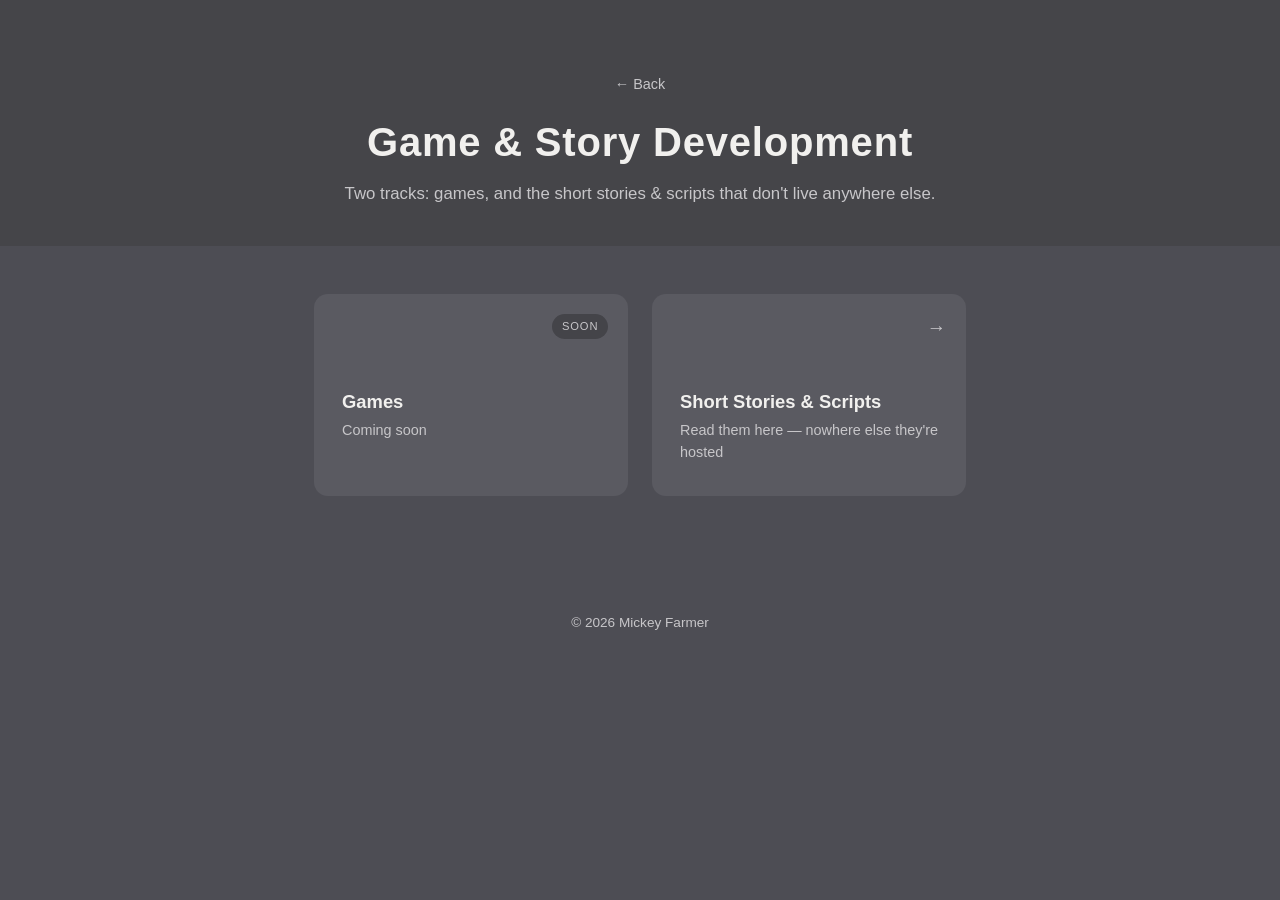
==== gamedev.html @ 448af26a "Update with icons and stories" ====
<!DOCTYPE html>
<html lang="en">
<head>
  <meta charset="UTF-8" />
  <meta name="viewport" content="width=device-width, initial-scale=1.0" />
  <title>Game &amp; Story Development — Mickey Farmer</title>
  <meta name="description" content="Games, short stories, and scripts from Mickey Farmer." />
  <link rel="stylesheet" href="css/styles.css" />
</head>
<body>

  <header class="site-header">
    <a class="back-link" href="index.html">&larr; Back</a>
    <h1 class="site-title">Game &amp; Story Development</h1>
    <p class="site-subtitle">Two tracks: games, and the short stories &amp; scripts that don't live anywhere else.</p>
  </header>

  <main class="card-grid card-grid--sub">

    <!-- Games -->
    <div class="card card--soon" style="--accent: var(--accent-games); --icon-mask: url('assets/icons/games.svg');">
      <span class="card-icon" aria-hidden="true"></span>
      <span class="card-body">
        <span class="card-title">Games</span>
        <span class="card-desc">Coming soon</span>
      </span>
      <span class="card-badge">Soon</span>
    </div>

    <!-- Short Stories & Scripts -->
    <a class="card" href="stories.html" style="--accent: var(--accent-stories); --icon-mask: url('assets/icons/stories.svg');">
      <span class="card-icon" aria-hidden="true"></span>
      <span class="card-body">
        <span class="card-title">Short Stories &amp; Scripts</span>
        <span class="card-desc">Read them here — nowhere else they're hosted</span>
      </span>
      <span class="card-link-indicator" aria-hidden="true">&rarr;</span>
    </a>

  </main>

  <footer class="site-footer">
    <p>&copy; <span id="year"></span> Mickey Farmer</p>
  </footer>

  <script src="js/script.js"></script>
</body>
</html>
---- css/styles.css ----
:root {
  /* Neutral gray palette — deliberately neither a "light" nor a "dark" theme */
  --bg: #4d4d54;
  --bg-header: #454549;
  --card-bg: #5a5a61;
  --icon-default: #9c9ba1;
  --icon-hover: #1c1c1f;
  --text: #f1f0ee;
  --text-dim: #c7c6c9;
  --text-on-accent: #1c1c1f;
  --radius: 14px;

  --accent-acting: #e0a458;
  --accent-writing: #4fc3c9;
  --accent-gamedev: #9b6fd1;
  --accent-dancing: #e0559e;
  --accent-games: #9b6fd1;
  --accent-stories: #5b9bd9;
}

* {
  box-sizing: border-box;
}

html, body {
  margin: 0;
  padding: 0;
}

body {
  background: var(--bg);
  color: var(--text);
  font-family: -apple-system, BlinkMacSystemFont, "Segoe UI", Roboto, Helvetica, Arial, sans-serif;
  line-height: 1.5;
}

.site-header {
  text-align: center;
  padding: 4.5rem 1.5rem 2.5rem;
  background: var(--bg-header);
}

.site-title {
  margin: 0;
  font-size: 2.5rem;
  font-weight: 700;
  letter-spacing: 0.02em;
}

.site-subtitle {
  margin: 0.6rem 0 0;
  color: var(--text-dim);
  font-size: 1.05rem;
}

.card-grid {
  display: grid;
  grid-template-columns: repeat(auto-fit, minmax(260px, 1fr));
  gap: 1.5rem;
  max-width: 1000px;
  margin: 0 auto;
  padding: 3rem 1.5rem 4.5rem;
}

.card-grid--sub {
  max-width: 700px;
}

.back-link {
  display: inline-block;
  margin-bottom: 1rem;
  color: var(--text-dim);
  text-decoration: none;
  font-size: 0.9rem;
  transition: color 0.2s ease;
}

.back-link:hover,
.back-link:focus-visible {
  color: var(--text);
}

.card {
  position: relative;
  display: flex;
  flex-direction: column;
  align-items: flex-start;
  gap: 1.1rem;
  background: var(--card-bg);
  border-radius: var(--radius);
  padding: 2rem 1.75rem;
  text-decoration: none;
  color: inherit;
  overflow: hidden;
  isolation: isolate;
  cursor: pointer;
  transition: transform 0.25s ease, box-shadow 0.25s ease;
}

.card--soon {
  cursor: default;
}

/* Colorful reveal on hover — sits behind the content, faded out by default */
.card::before {
  content: "";
  position: absolute;
  inset: 0;
  z-index: -1;
  background: linear-gradient(135deg, var(--accent), transparent 70%);
  opacity: 0;
  transition: opacity 0.35s ease;
}

.card:hover,
.card:focus-visible {
  transform: translateY(-4px);
  box-shadow: 0 14px 30px rgba(0, 0, 0, 0.35);
}

.card:hover::before,
.card:focus-visible::before {
  opacity: 0.9;
}

.card:focus-visible {
  outline: 2px solid var(--accent);
  outline-offset: 4px;
}

.card-icon {
  width: 44px;
  height: 44px;
  background-color: var(--icon-default);
  -webkit-mask-image: var(--icon-mask);
  mask-image: var(--icon-mask);
  -webkit-mask-size: contain;
  mask-size: contain;
  -webkit-mask-repeat: no-repeat;
  mask-repeat: no-repeat;
  -webkit-mask-position: center;
  mask-position: center;
  transition: background-color 0.3s ease;
}

.card:hover .card-icon,
.card:focus-visible .card-icon {
  background-color: var(--icon-hover);
}

.card-body {
  display: flex;
  flex-direction: column;
  gap: 0.3rem;
}

.card-title {
  font-size: 1.15rem;
  font-weight: 600;
  transition: color 0.3s ease;
}

.card-desc {
  font-size: 0.9rem;
  color: var(--text-dim);
  transition: color 0.3s ease;
}

.card:hover .card-title,
.card:hover .card-desc,
.card:focus-visible .card-title,
.card:focus-visible .card-desc {
  color: var(--text-on-accent);
}

.card-link-indicator {
  position: absolute;
  top: 1.25rem;
  right: 1.25rem;
  font-size: 1.2rem;
  color: var(--text-dim);
  transition: color 0.3s ease, transform 0.3s ease;
}

.card:hover .card-link-indicator {
  color: var(--text-on-accent);
  transform: translateX(3px);
}

.card-badge {
  position: absolute;
  top: 1.25rem;
  right: 1.25rem;
  font-size: 0.7rem;
  text-transform: uppercase;
  letter-spacing: 0.08em;
  background: rgba(0, 0, 0, 0.25);
  padding: 0.25rem 0.6rem;
  border-radius: 999px;
  color: var(--text-dim);
  transition: background-color 0.3s ease, color 0.3s ease;
}

.card--soon:hover .card-badge {
  background: rgba(255, 255, 255, 0.35);
  color: var(--text-on-accent);
}

.site-footer {
  text-align: center;
  padding: 2rem 1rem 3rem;
  color: var(--text-dim);
  font-size: 0.85rem;
}

@media (prefers-reduced-motion: reduce) {
  .card,
  .card::before,
  .card-icon,
  .card-title,
  .card-desc,
  .card-link-indicator,
  .card-badge {
    transition: none;
  }
}
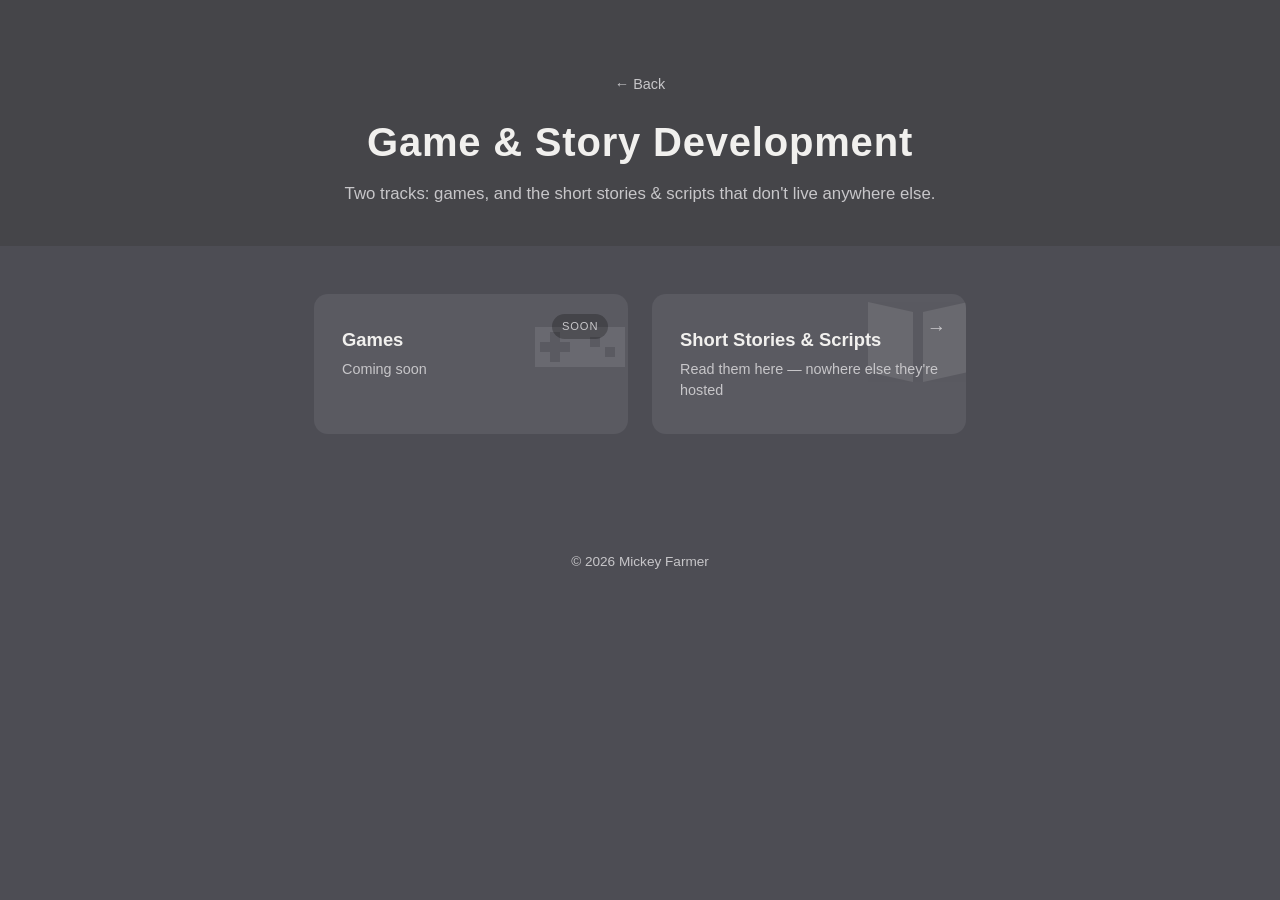
==== commit c72786c9: "icon work" ====
--- a/gamedev.html
+++ b/gamedev.html
@@ -18,8 +18,10 @@
   <main class="card-grid card-grid--sub">
 
     <!-- Games -->
-    <div class="card card--soon" style="--accent: var(--accent-games); --icon-mask: url('assets/icons/games.svg');">
-      <span class="card-icon" aria-hidden="true"></span>
+    <div class="card card--soon" style="--accent: var(--accent-games);">
+      <span class="card-icon" aria-hidden="true">
+        <svg viewBox="0 0 24 24"><path fill-rule="evenodd" clip-rule="evenodd" d="M3 9H21V17H3Z M6 10H8V12H10V14H8V16H6V14H4V12H6Z M14 11H16V13H14Z M17 13H19V15H17Z" /></svg>
+      </span>
       <span class="card-body">
         <span class="card-title">Games</span>
         <span class="card-desc">Coming soon</span>
@@ -28,8 +30,10 @@
     </div>
 
     <!-- Short Stories & Scripts -->
-    <a class="card" href="stories.html" style="--accent: var(--accent-stories); --icon-mask: url('assets/icons/stories.svg');">
-      <span class="card-icon" aria-hidden="true"></span>
+    <a class="card" href="stories.html" style="--accent: var(--accent-stories);">
+      <span class="card-icon" aria-hidden="true">
+        <svg viewBox="0 0 24 24"><path d="M2 4L11 6L11 20L2 18Z M22 4L13 6L13 20L22 18Z" /></svg>
+      </span>
       <span class="card-body">
         <span class="card-title">Short Stories &amp; Scripts</span>
         <span class="card-desc">Read them here — nowhere else they're hosted</span>
--- a/css/styles.css
+++ b/css/styles.css
@@ -129,26 +129,34 @@
 }
 
 .card-icon {
-  width: 44px;
-  height: 44px;
-  background-color: var(--icon-default);
-  -webkit-mask-image: var(--icon-mask);
-  mask-image: var(--icon-mask);
-  -webkit-mask-size: contain;
-  mask-size: contain;
-  -webkit-mask-repeat: no-repeat;
-  mask-repeat: no-repeat;
-  -webkit-mask-position: center;
-  mask-position: center;
-  transition: background-color 0.3s ease;
+  position: absolute;
+  top: -12px;
+  right: -12px;
+  width: 120px;
+  height: 120px;
+  color: var(--icon-default);
+  opacity: 0.24;
+  z-index: 0;
+  pointer-events: none;
+  transition: color 0.3s ease, opacity 0.3s ease;
+}
+
+.card-icon svg {
+  display: block;
+  width: 100%;
+  height: 100%;
+  fill: currentColor;
 }
 
 .card:hover .card-icon,
 .card:focus-visible .card-icon {
-  background-color: var(--icon-hover);
+  color: var(--icon-hover);
+  opacity: 0.42;
 }
 
 .card-body {
+  position: relative;
+  z-index: 1;
   display: flex;
   flex-direction: column;
   gap: 0.3rem;
@@ -177,6 +185,7 @@
   position: absolute;
   top: 1.25rem;
   right: 1.25rem;
+  z-index: 1;
   font-size: 1.2rem;
   color: var(--text-dim);
   transition: color 0.3s ease, transform 0.3s ease;
@@ -191,6 +200,7 @@
   position: absolute;
   top: 1.25rem;
   right: 1.25rem;
+  z-index: 1;
   font-size: 0.7rem;
   text-transform: uppercase;
   letter-spacing: 0.08em;
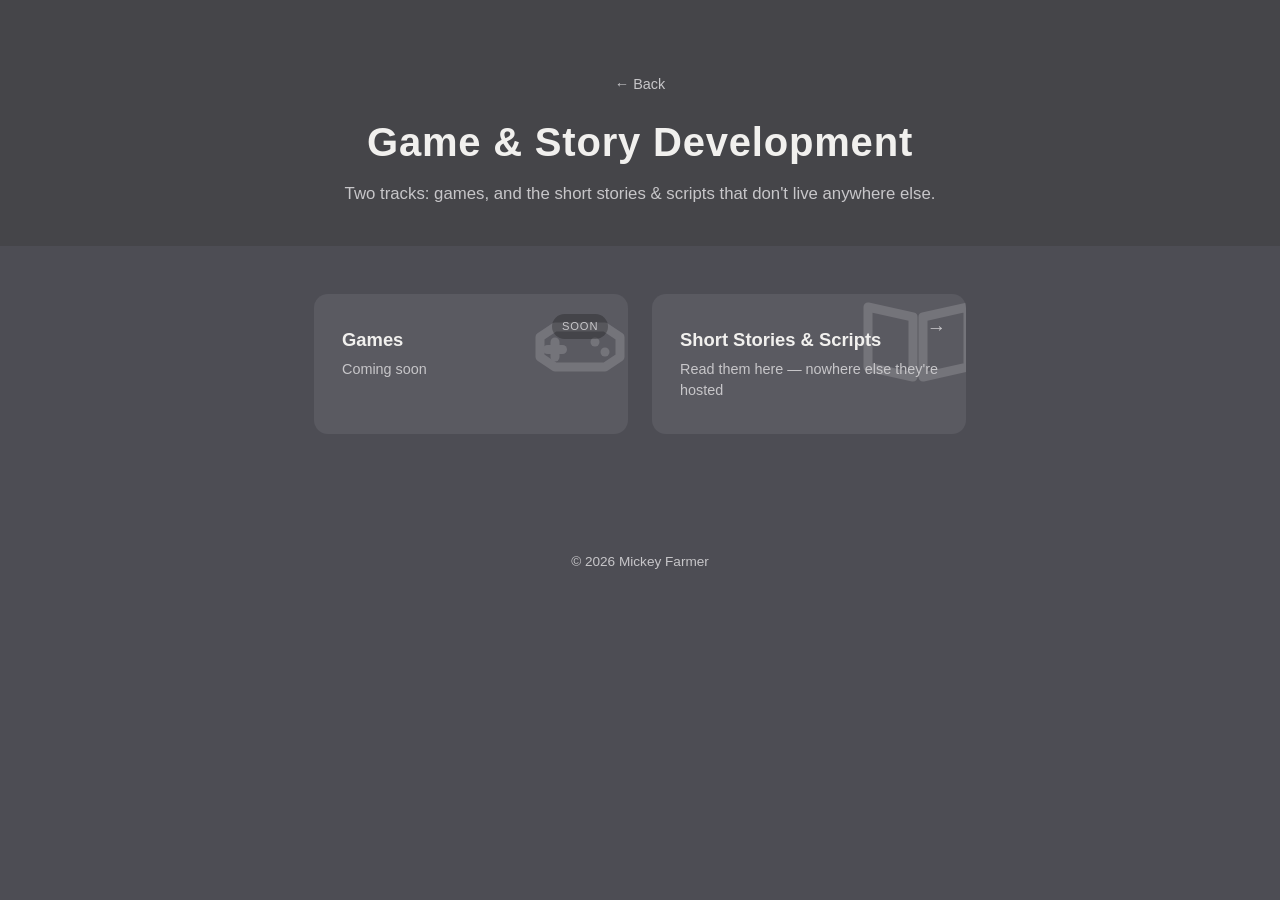
==== commit 3218d764: "add example short" ====
--- a/gamedev.html
+++ b/gamedev.html
@@ -20,7 +20,13 @@
     <!-- Games -->
     <div class="card card--soon" style="--accent: var(--accent-games);">
       <span class="card-icon" aria-hidden="true">
-        <svg viewBox="0 0 24 24"><path fill-rule="evenodd" clip-rule="evenodd" d="M3 9H21V17H3Z M6 10H8V12H10V14H8V16H6V14H4V12H6Z M14 11H16V13H14Z M17 13H19V15H17Z" /></svg>
+        <svg viewBox="0 0 24 24" fill="none" stroke="currentColor" stroke-width="1.8" stroke-linecap="round" stroke-linejoin="round">
+          <path d="M7 9L17 9L20 11L20 15L17 17L7 17L4 15L4 11Z" />
+          <path d="M7 12L7 15" />
+          <path d="M5.5 13.5L8.5 13.5" />
+          <circle cx="15" cy="12" r="0.9" fill="currentColor" stroke="none" />
+          <circle cx="17" cy="14" r="0.9" fill="currentColor" stroke="none" />
+        </svg>
       </span>
       <span class="card-body">
         <span class="card-title">Games</span>
@@ -32,7 +38,10 @@
     <!-- Short Stories & Scripts -->
     <a class="card" href="stories.html" style="--accent: var(--accent-stories);">
       <span class="card-icon" aria-hidden="true">
-        <svg viewBox="0 0 24 24"><path d="M2 4L11 6L11 20L2 18Z M22 4L13 6L13 20L22 18Z" /></svg>
+        <svg viewBox="0 0 24 24" fill="none" stroke="currentColor" stroke-width="1.8" stroke-linecap="round" stroke-linejoin="round">
+          <path d="M2 5L11 7L11 19L2 17Z" />
+          <path d="M22 5L13 7L13 19L22 17Z" />
+        </svg>
       </span>
       <span class="card-body">
         <span class="card-title">Short Stories &amp; Scripts</span>
--- a/css/styles.css
+++ b/css/styles.css
@@ -135,7 +135,7 @@
   width: 120px;
   height: 120px;
   color: var(--icon-default);
-  opacity: 0.24;
+  opacity: 0.4;
   z-index: 0;
   pointer-events: none;
   transition: color 0.3s ease, opacity 0.3s ease;
@@ -145,13 +145,12 @@
   display: block;
   width: 100%;
   height: 100%;
-  fill: currentColor;
 }
 
 .card:hover .card-icon,
 .card:focus-visible .card-icon {
   color: var(--icon-hover);
-  opacity: 0.42;
+  opacity: 0.6;
 }
 
 .card-body {
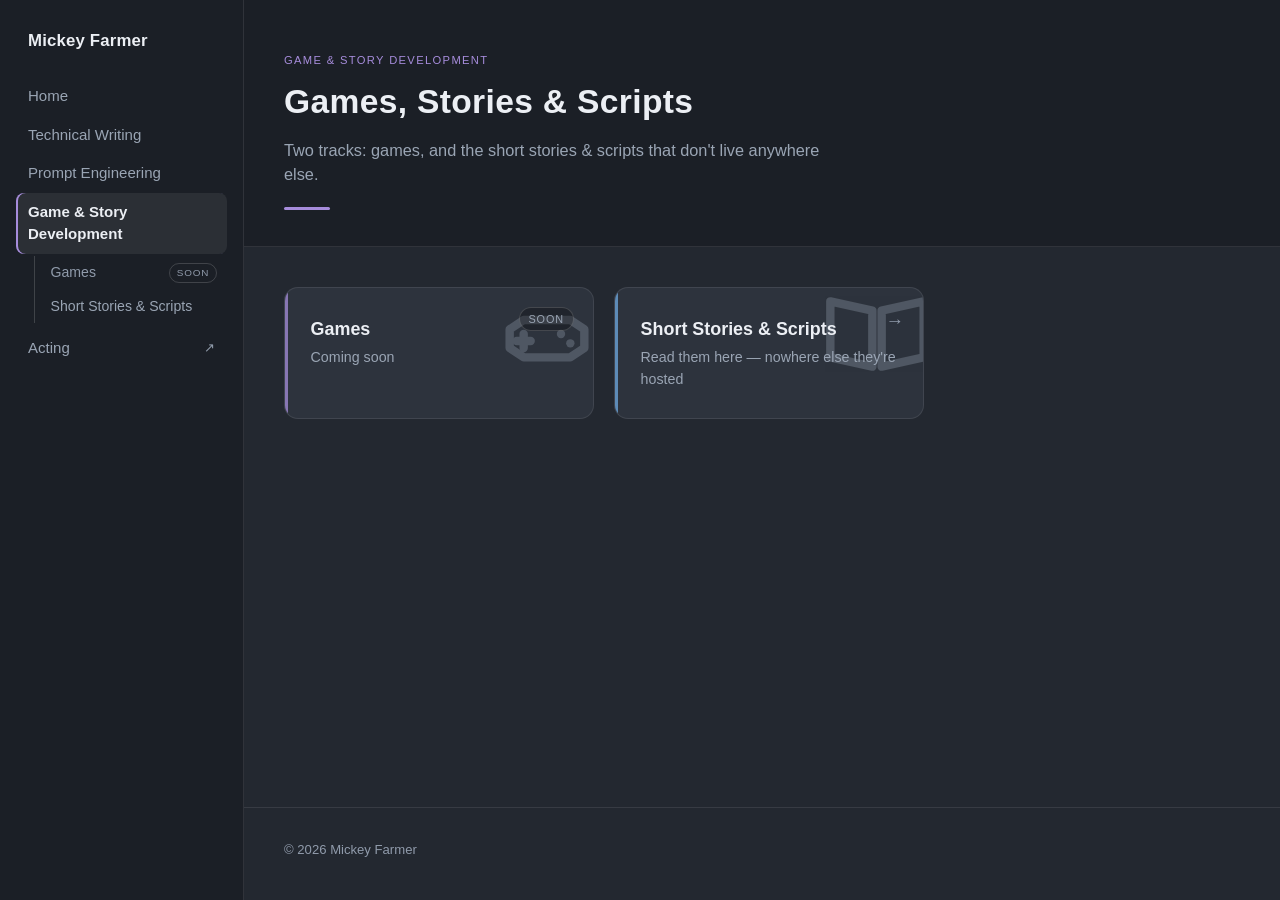
==== commit 8f3f4c82: "add new nav and design" ====
--- a/gamedev.html
+++ b/gamedev.html
@@ -7,55 +7,70 @@
   <meta name="description" content="Games, short stories, and scripts from Mickey Farmer." />
   <link rel="stylesheet" href="css/styles.css" />
 </head>
-<body>
+<body data-page="gamedev" data-theme="gamedev">
 
-  <header class="site-header">
-    <a class="back-link" href="index.html">&larr; Back</a>
-    <h1 class="site-title">Game &amp; Story Development</h1>
-    <p class="site-subtitle">Two tracks: games, and the short stories &amp; scripts that don't live anywhere else.</p>
-  </header>
+  <a class="skip-link" href="#main">Skip to content</a>
 
-  <main class="card-grid card-grid--sub">
+  <div class="site-shell">
 
-    <!-- Games -->
-    <div class="card card--soon" style="--accent: var(--accent-games);">
-      <span class="card-icon" aria-hidden="true">
-        <svg viewBox="0 0 24 24" fill="none" stroke="currentColor" stroke-width="1.8" stroke-linecap="round" stroke-linejoin="round">
-          <path d="M7 9L17 9L20 11L20 15L17 17L7 17L4 15L4 11Z" />
-          <path d="M7 12L7 15" />
-          <path d="M5.5 13.5L8.5 13.5" />
-          <circle cx="15" cy="12" r="0.9" fill="currentColor" stroke="none" />
-          <circle cx="17" cy="14" r="0.9" fill="currentColor" stroke="none" />
-        </svg>
-      </span>
-      <span class="card-body">
-        <span class="card-title">Games</span>
-        <span class="card-desc">Coming soon</span>
-      </span>
-      <span class="card-badge">Soon</span>
+    <!-- Sidebar is rendered by js/nav.js from the SITE array in that file. -->
+    <div class="site-sidebar" id="siteNav"></div>
+
+    <div class="site-body">
+
+      <header class="site-header">
+        <span class="site-eyebrow">Game &amp; Story Development</span>
+        <h1 class="site-title">Games, Stories &amp; Scripts</h1>
+        <p class="site-subtitle">Two tracks: games, and the short stories &amp; scripts that don't live anywhere else.</p>
+      </header>
+
+      <main class="site-content" id="main">
+        <div class="card-grid card-grid--sub">
+
+          <!-- Games -->
+          <div class="card card--soon" style="--accent: var(--accent-gamedev);">
+            <span class="card-icon" aria-hidden="true">
+              <svg viewBox="0 0 24 24" fill="none" stroke="currentColor" stroke-width="1.8" stroke-linecap="round" stroke-linejoin="round">
+                <path d="M7 9L17 9L20 11L20 15L17 17L7 17L4 15L4 11Z" />
+                <path d="M7 12L7 15" />
+                <path d="M5.5 13.5L8.5 13.5" />
+                <circle cx="15" cy="12" r="0.9" fill="currentColor" stroke="none" />
+                <circle cx="17" cy="14" r="0.9" fill="currentColor" stroke="none" />
+              </svg>
+            </span>
+            <span class="card-body">
+              <span class="card-title">Games</span>
+              <span class="card-desc">Coming soon</span>
+            </span>
+            <span class="card-badge">Soon</span>
+          </div>
+
+          <!-- Short Stories & Scripts -->
+          <a class="card" href="stories.html" style="--accent: var(--accent-stories);">
+            <span class="card-icon" aria-hidden="true">
+              <svg viewBox="0 0 24 24" fill="none" stroke="currentColor" stroke-width="1.8" stroke-linecap="round" stroke-linejoin="round">
+                <path d="M2 5L11 7L11 19L2 17Z" />
+                <path d="M22 5L13 7L13 19L22 17Z" />
+              </svg>
+            </span>
+            <span class="card-body">
+              <span class="card-title">Short Stories &amp; Scripts</span>
+              <span class="card-desc">Read them here — nowhere else they're hosted</span>
+            </span>
+            <span class="card-link-indicator" aria-hidden="true">&rarr;</span>
+          </a>
+
+        </div>
+      </main>
+
+      <footer class="site-footer">
+        <p>&copy; <span id="year"></span> Mickey Farmer</p>
+      </footer>
+
     </div>
+  </div>
 
-    <!-- Short Stories & Scripts -->
-    <a class="card" href="stories.html" style="--accent: var(--accent-stories);">
-      <span class="card-icon" aria-hidden="true">
-        <svg viewBox="0 0 24 24" fill="none" stroke="currentColor" stroke-width="1.8" stroke-linecap="round" stroke-linejoin="round">
-          <path d="M2 5L11 7L11 19L2 17Z" />
-          <path d="M22 5L13 7L13 19L22 17Z" />
-        </svg>
-      </span>
-      <span class="card-body">
-        <span class="card-title">Short Stories &amp; Scripts</span>
-        <span class="card-desc">Read them here — nowhere else they're hosted</span>
-      </span>
-      <span class="card-link-indicator" aria-hidden="true">&rarr;</span>
-    </a>
-
-  </main>
-
-  <footer class="site-footer">
-    <p>&copy; <span id="year"></span> Mickey Farmer</p>
-  </footer>
-
+  <script src="js/nav.js"></script>
   <script src="js/script.js"></script>
 </body>
 </html>
--- a/css/styles.css
+++ b/css/styles.css
@@ -1,22 +1,63 @@
+/* ============================================================================
+   Core theme + app shell. Loaded on every page.
+
+   Colors: a cool blue-gray chrome that stays constant site-wide, plus one
+   --accent per section. Set the accent by putting data-theme on <body>:
+
+       <body data-page="writing" data-theme="writing">
+
+   Section CSS (writing.css, stories.css, prompting.css) should reference
+   var(--accent) rather than a specific color, so a page picks up the right
+   accent automatically from its theme.
+   ========================================================================= */
+
 :root {
-  /* Neutral gray palette — deliberately neither a "light" nor a "dark" theme */
-  --bg: #4d4d54;
-  --bg-header: #454549;
-  --card-bg: #5a5a61;
-  --icon-default: #9c9ba1;
-  --icon-hover: #1c1c1f;
-  --text: #f1f0ee;
-  --text-dim: #c7c6c9;
-  --text-on-accent: #1c1c1f;
+  /* Blue-gray chrome */
+  --bg: #232830;
+  --bg-header: #1b1f26;
+  --bg-sidebar: #1b1f26;
+  --card-bg: #2d333d;
+  --card-bg-hi: #353c47;
+  --code-bg: rgba(10, 13, 18, 0.45);
+
+  --border: rgba(255, 255, 255, 0.09);
+  --border-hi: rgba(255, 255, 255, 0.16);
+
+  --text: #eceff4;
+  --text-dim: #9aa5b4;
+  /* Kept at >=4.5:1 against every surface here (bg 5.3, card 4.5, sidebar 5.9)
+     so it stays legible where it's used for real text, not just decoration. */
+  --text-faint: #909bab;
+  --text-on-accent: #12161c;
+
   --radius: 14px;
-
-  --accent-acting: #e0a458;
-  --accent-writing: #4fc3c9;
-  --accent-gamedev: #9b6fd1;
-  --accent-dancing: #e0559e;
-  --accent-games: #9b6fd1;
-  --accent-stories: #5b9bd9;
-}
+  --radius-sm: 8px;
+  --sidebar-w: 244px;
+  --content-max: 820px;
+
+  /* Per-section accents. Cool by default, warmer only where the content
+     earns it (Acting is a stage, not a doc site). */
+  /* Each accent is light enough that --text-on-accent reads at >=6:1 on top of
+     it, which is what makes the card hover state safe. */
+  --accent-home: #7f9cc0;
+  --accent-writing: #45b6c4;
+  --accent-prompting: #6cc189;
+  --accent-gamedev: #a68cdb;
+  --accent-stories: #6ea9e0;
+  --accent-acting: #dfa25c;
+  /* Used by the commented-out Dancing card in index.html. */
+  --accent-dancing: #d4699e;
+
+  /* Fallback so anything referencing --accent works even without a theme. */
+  --accent: var(--accent-home);
+}
+
+body[data-theme="home"]      { --accent: var(--accent-home); }
+body[data-theme="writing"]   { --accent: var(--accent-writing); }
+body[data-theme="prompting"] { --accent: var(--accent-prompting); }
+body[data-theme="gamedev"]   { --accent: var(--accent-gamedev); }
+body[data-theme="stories"]   { --accent: var(--accent-stories); }
+body[data-theme="acting"]    { --accent: var(--accent-acting); }
 
 * {
   box-sizing: border-box;
@@ -34,38 +75,211 @@
   line-height: 1.5;
 }
 
+.skip-link {
+  position: absolute;
+  left: -9999px;
+  top: 0;
+  z-index: 100;
+  padding: 0.6rem 1rem;
+  background: var(--accent);
+  color: var(--text-on-accent);
+  font-size: 0.9rem;
+  border-radius: 0 0 var(--radius-sm) 0;
+}
+
+.skip-link:focus {
+  left: 0;
+}
+
+/* ============================================================================
+   Shell: fixed sidebar + scrolling content
+   ========================================================================= */
+
+.site-shell {
+  display: grid;
+  grid-template-columns: var(--sidebar-w) minmax(0, 1fr);
+  min-height: 100vh;
+}
+
+.site-body {
+  min-width: 0;
+  display: flex;
+  flex-direction: column;
+}
+
+.site-content {
+  flex: 1;
+}
+
+/* ============================================================================
+   Sidebar
+   ========================================================================= */
+
+.site-sidebar {
+  position: sticky;
+  top: 0;
+  align-self: start;
+  height: 100vh;
+  overflow-y: auto;
+  padding: 1.75rem 1rem 2rem;
+  background: var(--bg-sidebar);
+  border-right: 1px solid var(--border);
+}
+
+.nav-brand {
+  display: block;
+  padding: 0 0.75rem 1.5rem;
+  color: var(--text);
+  text-decoration: none;
+}
+
+.nav-brand-name {
+  font-size: 1.05rem;
+  font-weight: 700;
+  letter-spacing: 0.01em;
+}
+
+.nav-brand:hover .nav-brand-name,
+.nav-brand:focus-visible .nav-brand-name {
+  color: var(--accent);
+}
+
+.nav-list,
+.nav-sublist {
+  list-style: none;
+  margin: 0;
+  padding: 0;
+}
+
+.nav-link {
+  display: flex;
+  align-items: center;
+  justify-content: space-between;
+  gap: 0.5rem;
+  padding: 0.5rem 0.75rem;
+  border-radius: var(--radius-sm);
+  color: var(--text-dim);
+  text-decoration: none;
+  font-size: 0.94rem;
+  transition: color 0.18s ease, background-color 0.18s ease;
+}
+
+.nav-link:hover,
+.nav-link:focus-visible {
+  color: var(--text);
+  background: rgba(255, 255, 255, 0.05);
+}
+
+/* Current page/section. The accent bar comes from the parent li so the
+   indicator can sit flush against the sublist rail. */
+.nav-link.is-current {
+  color: var(--text);
+  font-weight: 600;
+  background: rgba(255, 255, 255, 0.07);
+}
+
+/* The accent rail marks the section you're in. It's driven by .is-section, not
+   .is-current, so pages that live under a section (stories.html, story.html)
+   still light up their parent even though the child is the exact match. */
+.nav-item--depth0 > .nav-link.is-current,
+.nav-item--depth0 > .nav-link.is-section {
+  box-shadow: inset 2px 0 0 var(--accent);
+}
+
+.nav-item--depth0 > .nav-link.is-section {
+  color: var(--text);
+}
+
+.nav-link--soon {
+  color: var(--text-faint);
+  cursor: default;
+}
+
+.nav-soon-badge {
+  font-size: 0.62rem;
+  text-transform: uppercase;
+  letter-spacing: 0.08em;
+  padding: 0.1rem 0.4rem;
+  border-radius: 999px;
+  border: 1px solid var(--border-hi);
+  color: var(--text-faint);
+}
+
+.nav-external-arrow {
+  font-size: 0.8rem;
+  color: var(--text-faint);
+}
+
+.nav-link--external:hover .nav-external-arrow {
+  color: var(--accent);
+}
+
+/* Child items sit on a rail so the hierarchy reads at a glance. */
+.nav-sublist {
+  margin: 0.15rem 0 0.35rem 1.1rem;
+  padding-left: 0.35rem;
+  border-left: 1px solid var(--border-hi);
+}
+
+.nav-item--depth1 > .nav-link {
+  font-size: 0.88rem;
+  padding: 0.38rem 0.65rem;
+}
+
+.nav-item--depth1 > .nav-link.is-current {
+  color: var(--accent);
+  background: transparent;
+}
+
+.nav-toggle {
+  display: none;
+}
+
+/* ============================================================================
+   Page header
+   ========================================================================= */
+
 .site-header {
-  text-align: center;
-  padding: 4.5rem 1.5rem 2.5rem;
+  padding: 3.25rem 2.5rem 2.25rem;
   background: var(--bg-header);
+  border-bottom: 1px solid var(--border);
+}
+
+.site-header::after {
+  content: "";
+  display: block;
+  width: 46px;
+  height: 3px;
+  margin-top: 1.25rem;
+  border-radius: 999px;
+  background: var(--accent);
 }
 
 .site-title {
   margin: 0;
-  font-size: 2.5rem;
+  font-size: 2.1rem;
   font-weight: 700;
-  letter-spacing: 0.02em;
+  letter-spacing: 0.01em;
 }
 
 .site-subtitle {
-  margin: 0.6rem 0 0;
-  color: var(--text-dim);
-  font-size: 1.05rem;
-}
-
-.card-grid {
-  display: grid;
-  grid-template-columns: repeat(auto-fit, minmax(260px, 1fr));
-  gap: 1.5rem;
-  max-width: 1000px;
-  margin: 0 auto;
-  padding: 3rem 1.5rem 4.5rem;
-}
-
-.card-grid--sub {
-  max-width: 700px;
-}
-
+  margin: 0.65rem 0 0;
+  max-width: 62ch;
+  color: var(--text-dim);
+  font-size: 1.02rem;
+}
+
+.site-eyebrow {
+  display: block;
+  margin-bottom: 0.5rem;
+  font-size: 0.7rem;
+  text-transform: uppercase;
+  letter-spacing: 0.12em;
+  color: var(--accent);
+}
+
+/* The old per-page "Back" link is redundant now that the sidebar is
+   everywhere, but story.html still uses one to get back to the list. */
 .back-link {
   display: inline-block;
   margin-bottom: 1rem;
@@ -78,6 +292,38 @@
 .back-link:hover,
 .back-link:focus-visible {
   color: var(--text);
+}
+
+/* ============================================================================
+   Home: hero + cards
+   ========================================================================= */
+
+.home-header {
+  padding: 4.5rem 2.5rem 3rem;
+}
+
+.home-header .site-title {
+  font-size: 2.9rem;
+}
+
+.home-intro {
+  margin: 1rem 0 0;
+  max-width: 54ch;
+  color: var(--text-dim);
+  font-size: 1.1rem;
+}
+
+.card-grid {
+  display: grid;
+  grid-template-columns: repeat(auto-fit, minmax(258px, 1fr));
+  gap: 1.25rem;
+  max-width: 1000px;
+  margin: 0;
+  padding: 2.5rem 2.5rem 4rem;
+}
+
+.card-grid--sub {
+  max-width: 720px;
 }
 
 .card {
@@ -87,58 +333,106 @@
   align-items: flex-start;
   gap: 1.1rem;
   background: var(--card-bg);
+  border: 1px solid var(--border);
   border-radius: var(--radius);
-  padding: 2rem 1.75rem;
+  padding: 1.75rem 1.6rem;
   text-decoration: none;
   color: inherit;
   overflow: hidden;
   isolation: isolate;
   cursor: pointer;
-  transition: transform 0.25s ease, box-shadow 0.25s ease;
+  transition: transform 0.22s ease, box-shadow 0.22s ease, border-color 0.22s ease;
 }
 
 .card--soon {
   cursor: default;
 }
 
-/* Colorful reveal on hover — sits behind the content, faded out by default */
+/* Accent wash on hover, behind the content.
+   The accent layer is deliberately SOLID rather than a fade-to-transparent
+   gradient: the card text flips to --text-on-accent (near-black) on hover, and
+   a gradient that fades out leaves the lower text sitting on dark-on-dark. The
+   sheen on top gives it depth without thinning the base. */
 .card::before {
   content: "";
   position: absolute;
   inset: 0;
   z-index: -1;
-  background: linear-gradient(135deg, var(--accent), transparent 70%);
+  background:
+    linear-gradient(135deg, rgba(255, 255, 255, 0.18), rgba(255, 255, 255, 0) 62%),
+    var(--accent);
   opacity: 0;
-  transition: opacity 0.35s ease;
+  transition: opacity 0.3s ease;
+}
+
+/* Thin accent edge so each card is identifiable at rest, not only on hover. */
+.card::after {
+  content: "";
+  position: absolute;
+  left: 0;
+  top: 0;
+  bottom: 0;
+  width: 3px;
+  background: var(--accent);
+  opacity: 0.75;
 }
 
 .card:hover,
 .card:focus-visible {
-  transform: translateY(-4px);
-  box-shadow: 0 14px 30px rgba(0, 0, 0, 0.35);
+  transform: translateY(-3px);
+  border-color: var(--border-hi);
+  box-shadow: 0 14px 30px rgba(0, 0, 0, 0.4);
 }
 
 .card:hover::before,
 .card:focus-visible::before {
-  opacity: 0.9;
+  opacity: 1;
+}
+
+/* "Coming soon" cards aren't clickable, so they shouldn't pretend to be:
+   no lift, no accent wash, no text flip. Only the badge responds. */
+.card--soon:hover,
+.card--soon:focus-visible {
+  transform: none;
+  box-shadow: none;
+  border-color: var(--border);
+}
+
+.card--soon:hover::before,
+.card--soon:focus-visible::before {
+  opacity: 0;
+}
+
+.card--soon:hover .card-title,
+.card--soon:hover .card-desc {
+  color: inherit;
+}
+
+.card--soon:hover .card-desc {
+  color: var(--text-dim);
+}
+
+.card--soon:hover .card-icon {
+  color: var(--text-faint);
+  opacity: 0.35;
 }
 
 .card:focus-visible {
   outline: 2px solid var(--accent);
-  outline-offset: 4px;
+  outline-offset: 3px;
 }
 
 .card-icon {
   position: absolute;
-  top: -12px;
-  right: -12px;
-  width: 120px;
-  height: 120px;
-  color: var(--icon-default);
-  opacity: 0.4;
+  top: -10px;
+  right: -10px;
+  width: 112px;
+  height: 112px;
+  color: var(--text-faint);
+  opacity: 0.35;
   z-index: 0;
   pointer-events: none;
-  transition: color 0.3s ease, opacity 0.3s ease;
+  transition: color 0.28s ease, opacity 0.28s ease;
 }
 
 .card-icon svg {
@@ -149,8 +443,8 @@
 
 .card:hover .card-icon,
 .card:focus-visible .card-icon {
-  color: var(--icon-hover);
-  opacity: 0.6;
+  color: var(--text-on-accent);
+  opacity: 0.55;
 }
 
 .card-body {
@@ -162,15 +456,15 @@
 }
 
 .card-title {
-  font-size: 1.15rem;
+  font-size: 1.12rem;
   font-weight: 600;
-  transition: color 0.3s ease;
+  transition: color 0.28s ease;
 }
 
 .card-desc {
-  font-size: 0.9rem;
-  color: var(--text-dim);
-  transition: color 0.3s ease;
+  font-size: 0.89rem;
+  color: var(--text-dim);
+  transition: color 0.28s ease;
 }
 
 .card:hover .card-title,
@@ -182,12 +476,12 @@
 
 .card-link-indicator {
   position: absolute;
-  top: 1.25rem;
-  right: 1.25rem;
+  top: 1.2rem;
+  right: 1.2rem;
   z-index: 1;
-  font-size: 1.2rem;
-  color: var(--text-dim);
-  transition: color 0.3s ease, transform 0.3s ease;
+  font-size: 1.15rem;
+  color: var(--text-faint);
+  transition: color 0.28s ease, transform 0.28s ease;
 }
 
 .card:hover .card-link-indicator {
@@ -197,29 +491,133 @@
 
 .card-badge {
   position: absolute;
-  top: 1.25rem;
-  right: 1.25rem;
+  top: 1.2rem;
+  right: 1.2rem;
   z-index: 1;
+  font-size: 0.68rem;
+  text-transform: uppercase;
+  letter-spacing: 0.08em;
+  background: rgba(0, 0, 0, 0.28);
+  border: 1px solid var(--border-hi);
+  padding: 0.2rem 0.55rem;
+  border-radius: 999px;
+  color: var(--text-dim);
+  transition: background-color 0.28s ease, color 0.28s ease;
+}
+
+.card--soon:hover .card-badge {
+  border-color: var(--accent);
+  color: var(--text);
+}
+
+/* ============================================================================
+   Shared bits
+   ========================================================================= */
+
+/* Small uppercase category pill — writing, stories, and prompting pages. */
+.tag-pill {
+  display: inline-block;
   font-size: 0.7rem;
   text-transform: uppercase;
   letter-spacing: 0.08em;
+  color: var(--text-dim);
   background: rgba(0, 0, 0, 0.25);
-  padding: 0.25rem 0.6rem;
+  border: 1px solid var(--border);
   border-radius: 999px;
-  color: var(--text-dim);
-  transition: background-color 0.3s ease, color 0.3s ease;
-}
-
-.card--soon:hover .card-badge {
-  background: rgba(255, 255, 255, 0.35);
-  color: var(--text-on-accent);
+  padding: 0.22rem 0.6rem;
 }
 
 .site-footer {
-  text-align: center;
-  padding: 2rem 1rem 3rem;
-  color: var(--text-dim);
-  font-size: 0.85rem;
+  padding: 2rem 2.5rem 2.5rem;
+  border-top: 1px solid var(--border);
+  color: var(--text-faint);
+  font-size: 0.82rem;
+}
+
+.site-footer p {
+  margin: 0;
+}
+
+/* ============================================================================
+   Responsive: sidebar becomes a top bar with a collapsible drawer
+   ========================================================================= */
+
+@media (max-width: 900px) {
+  .site-shell {
+    grid-template-columns: 1fr;
+  }
+
+  .site-sidebar {
+    /* Stays pinned to the top so the menu is always reachable, but sized to
+       its content rather than 100vh. */
+    position: sticky;
+    top: 0;
+    z-index: 20;
+    height: auto;
+    max-height: 100vh;
+    overflow-y: auto;
+    background: var(--bg-sidebar);
+    padding: 0.85rem 1.25rem;
+    border-right: none;
+    border-bottom: 1px solid var(--border);
+    display: flex;
+    flex-wrap: wrap;
+    align-items: center;
+    gap: 0.75rem;
+  }
+
+  .nav-brand {
+    padding: 0;
+    flex: 1;
+  }
+
+  .nav-toggle {
+    display: inline-flex;
+    align-items: center;
+    gap: 0.5rem;
+    background: var(--card-bg);
+    border: 1px solid var(--border-hi);
+    border-radius: var(--radius-sm);
+    color: var(--text-dim);
+    padding: 0.45rem 0.8rem;
+    font-size: 0.85rem;
+    cursor: pointer;
+  }
+
+  .nav-toggle-bars {
+    position: relative;
+    width: 15px;
+    height: 2px;
+    background: currentColor;
+    box-shadow: 0 5px 0 currentColor, 0 -5px 0 currentColor;
+  }
+
+  .site-sidebar .nav-tree {
+    display: none;
+    flex-basis: 100%;
+  }
+
+  .site-sidebar.is-open .nav-tree {
+    display: block;
+    padding-top: 0.5rem;
+  }
+
+  .site-header,
+  .home-header {
+    padding: 2.5rem 1.5rem 1.75rem;
+  }
+
+  .home-header .site-title {
+    font-size: 2.2rem;
+  }
+
+  .card-grid {
+    padding: 1.75rem 1.5rem 3rem;
+  }
+
+  .site-footer {
+    padding: 1.5rem 1.5rem 2rem;
+  }
 }
 
 @media (prefers-reduced-motion: reduce) {
@@ -229,7 +627,9 @@
   .card-title,
   .card-desc,
   .card-link-indicator,
-  .card-badge {
+  .card-badge,
+  .nav-link,
+  .back-link {
     transition: none;
   }
 }
